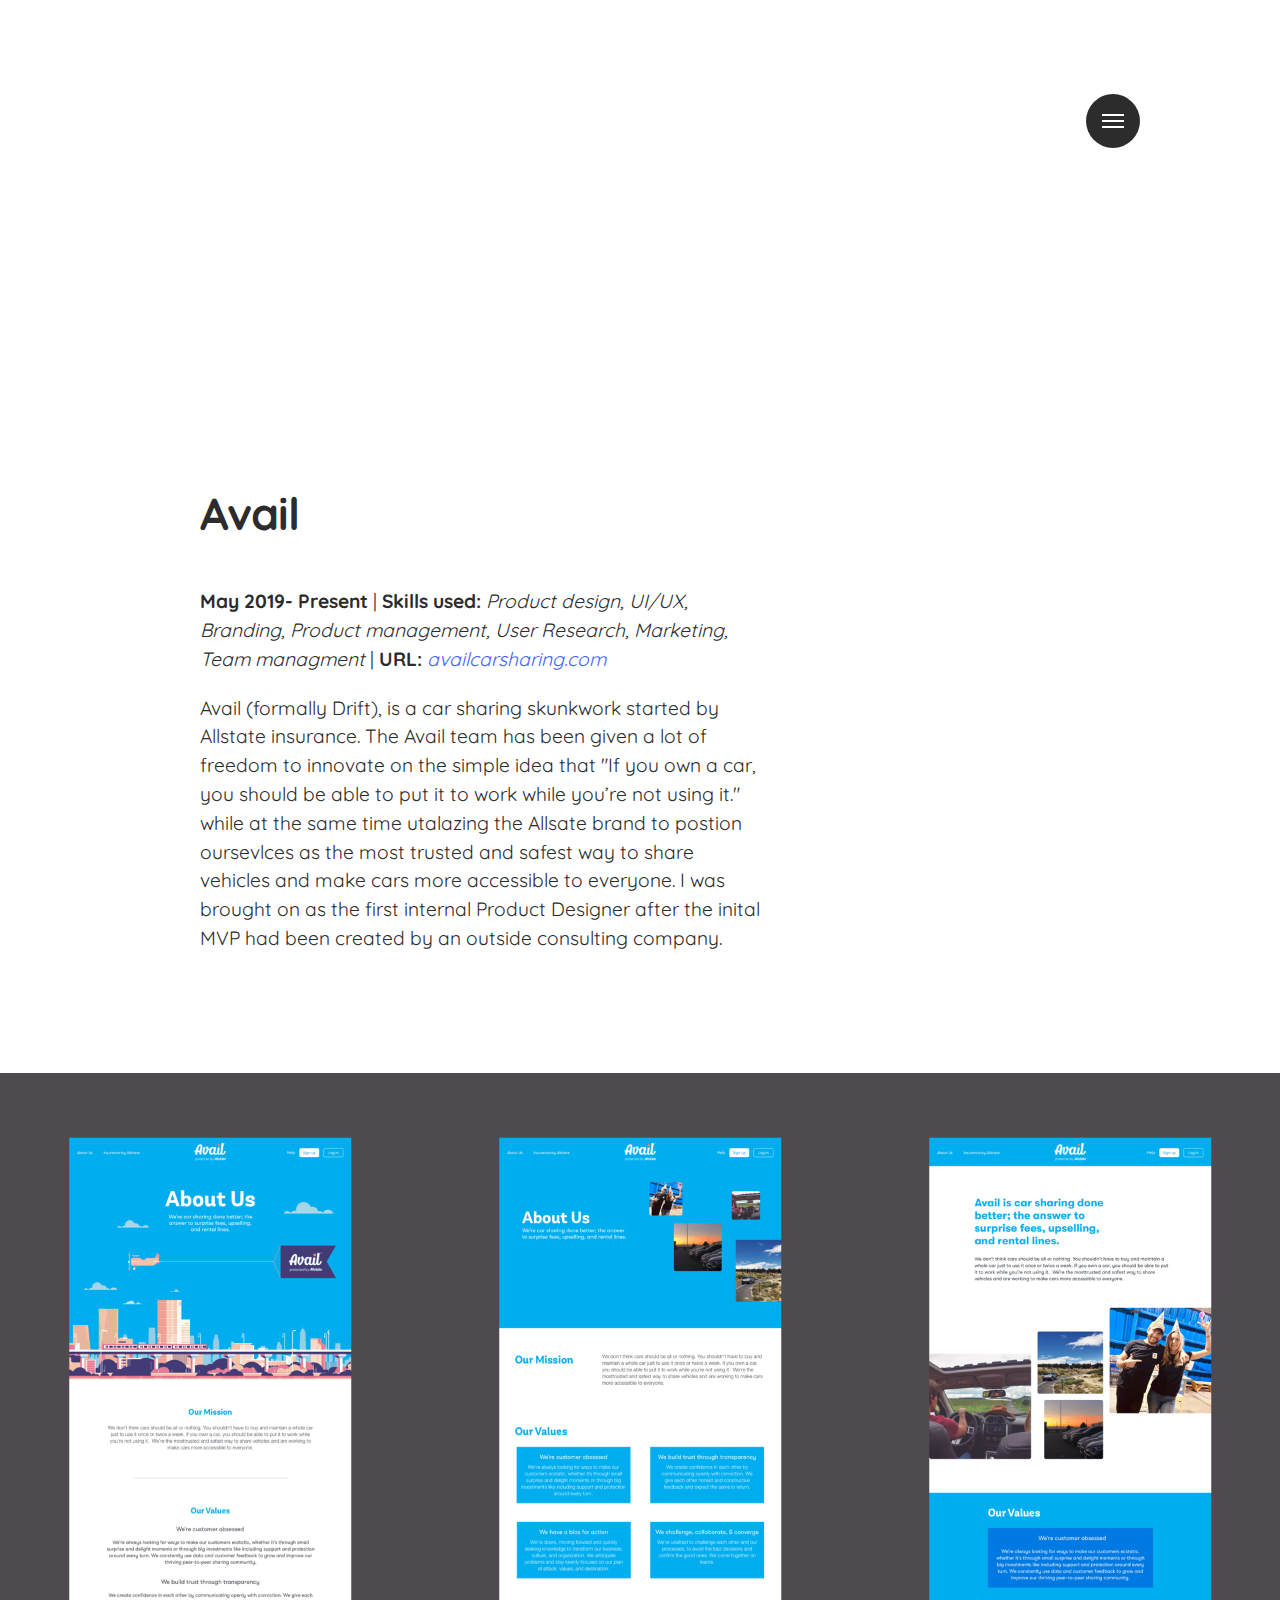
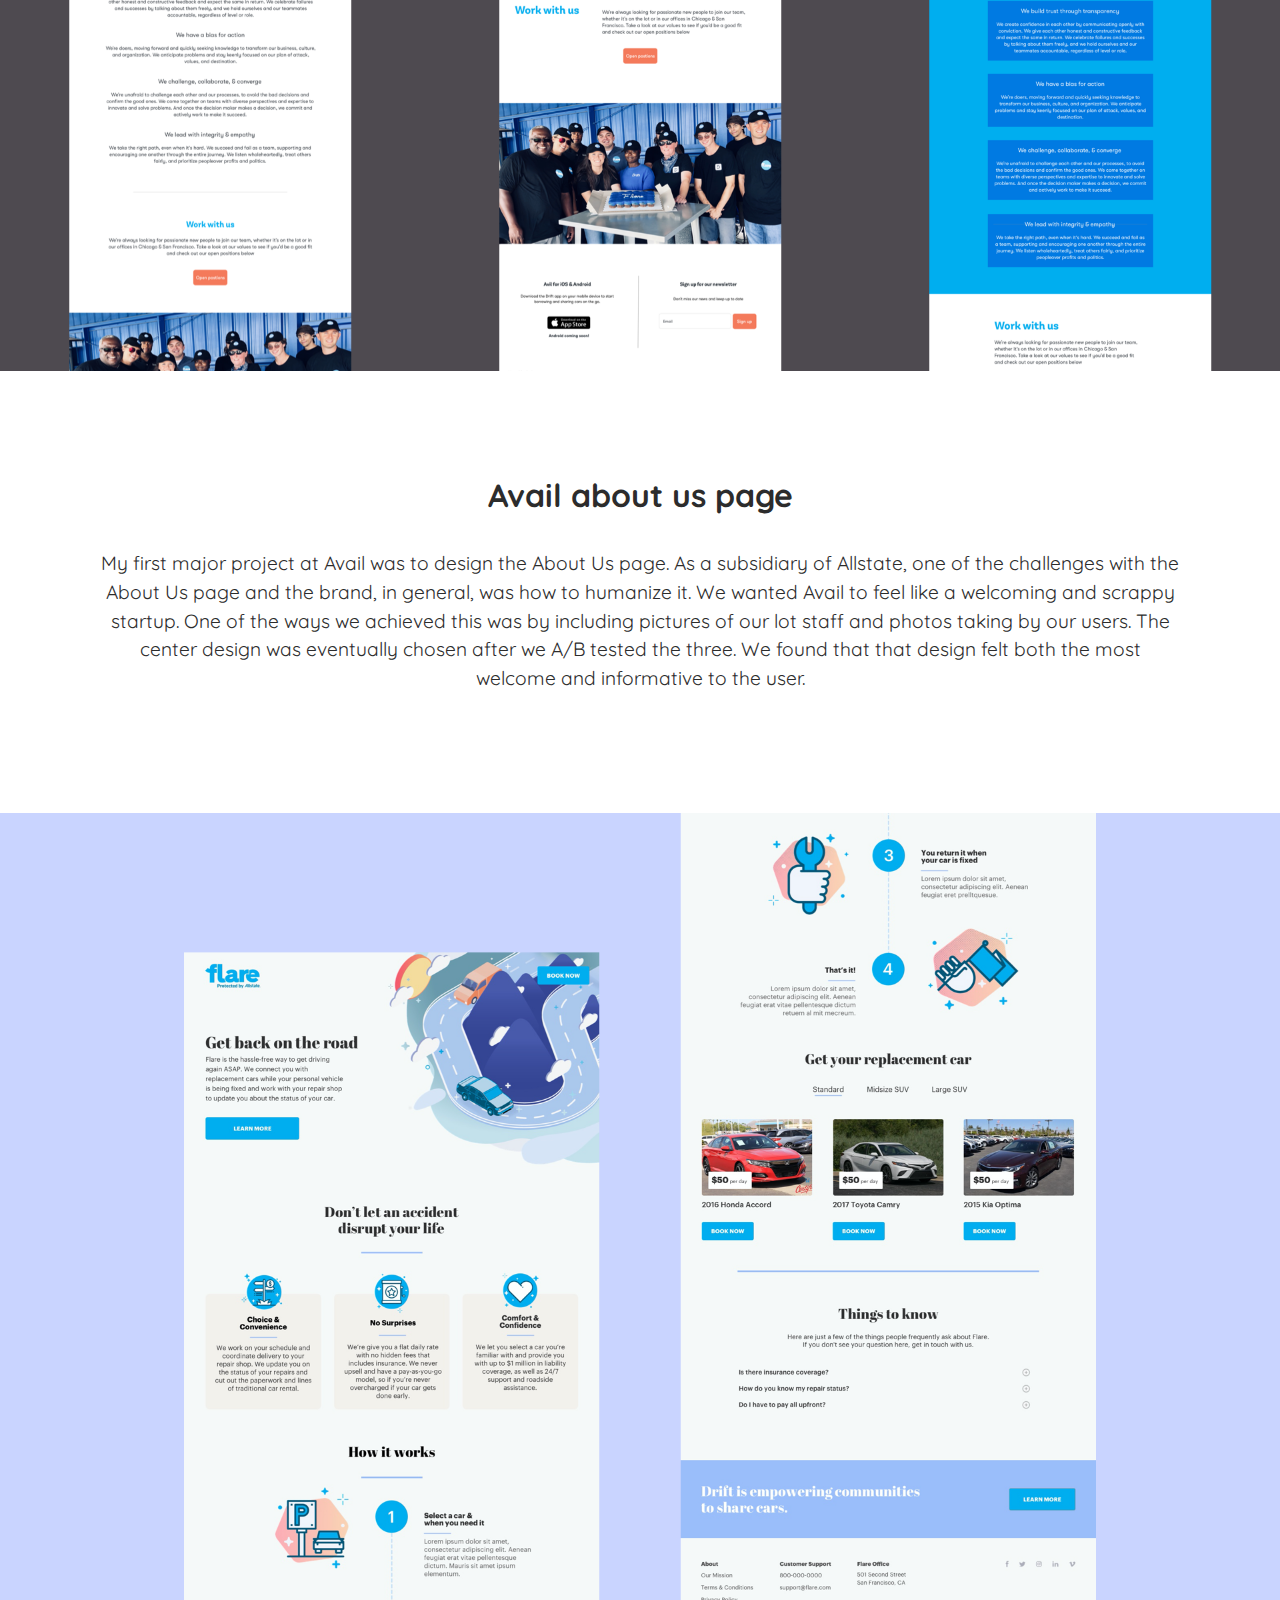
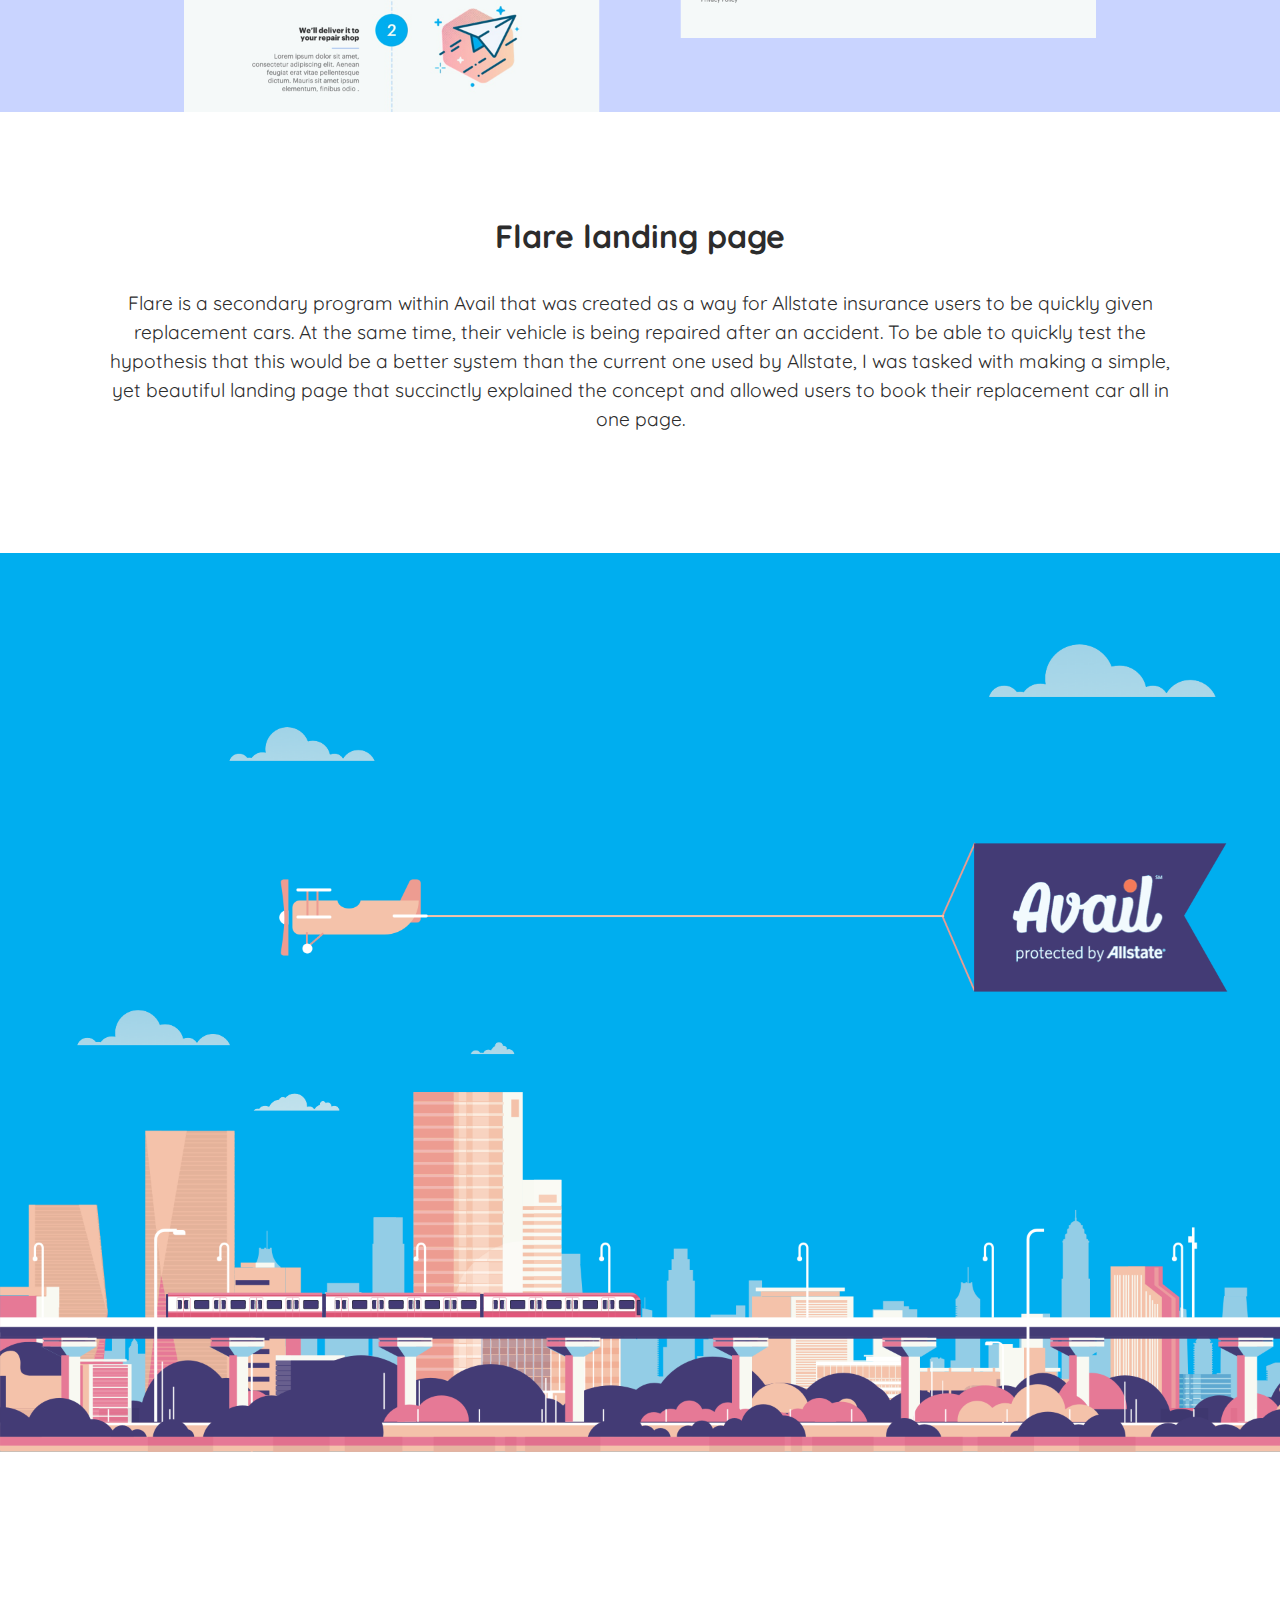
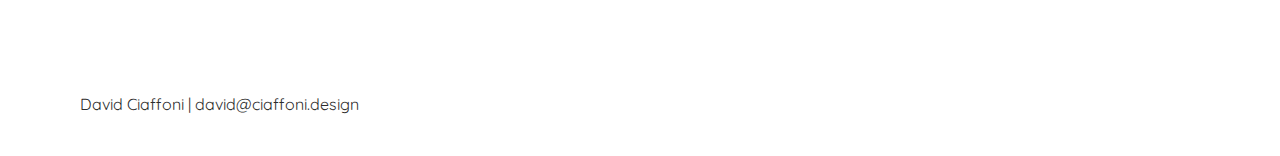
==== Avail.html @ 1e139136 "Add files via upload" ====
<!DOCTYPE html>
<html lang="en" class="no-js">
<head>
<meta http-equiv="Content-Type" content="text/html; charset=utf-8" >
    <meta charset="utf-8" />
    <meta name="viewport" content="width=device-width" />
    <meta http-equiv="x-ua-compatible" content="ie=edge">
    <title>Avail</title>
 
    <link rel="stylesheet" href="style.css" media="screen" />
   

    <link href='http://fonts.googleapis.com/css?family=Righteous&subset=latin,latin-ext' rel='stylesheet' type='text/css'>
    <link href='http://fonts.googleapis.com/css?family=Quicksand:300,400,700' rel='stylesheet' type='text/css'>

     <script src="scripts/modernizr.js"></script>

</head>

<body>
    
    <a href="#cd-nav" class="cd-nav-trigger">Menu 
        <span class="cd-nav-icon"></span>

        <svg x="0px" y="0px" width="54px" height="54px" viewBox="0 0 54 54">
            <circle fill="transparent" stroke="#4063FF" stroke-width="2" cx="27" cy="27" r="25" stroke-dasharray="157 157" stroke-dashoffset="157"></circle>
        </svg>
    </a>
        
    <div id="cd-nav" class="cd-nav">
        <div class="cd-navigation-wrapper">
            <div class="cd-half-block">


                <nav>
                     <ul class="cd-primary-nav">
                        <li><a href="index.html" class="selected">Showcase</a></li>
                        <li><a href="https://medium.com/@davidciaffoni">Writings</a></li>
                        <li><a href="https://www.dropbox.com/s/0gfbtprkwh011dk/david_ciaffoni_resume.pdf?dl=0">Resume</a></li>
                        <li><a href="mailto:david@ciaffoni.design">Contact</a></li>
                    </ul>
                </nav>
            </div><!-- .cd-half-block -->
            
            <div class="cd-half-block">
                <address>
                    <ul class="cd-contact-info">
                        <li><a href="mailto:david@ciaffoni.design">david@ciaffoni.design</a></li>
                    </ul>
                    <ul class="cd-contact-socials">
                        <li><a href="https://www.linkedin.com/in/david-ciaffoni/">Linkedin</a></li>   
                        <li><a href="https://github.com/davidkc0">Github</a></li>     
                    </ul>
                </address>
            </div> <!-- .cd-half-block -->
        </div> <!-- .cd-navigation-wrapper -->
    </div> <!-- .cd-nav -->

    <div class="site-container">

        <header class="site-header cf">
           <!--  <div class="site-title"><a href="index.html">David</a></div> -->
            <div class="cf"></div>
        </header><!-- / .site-header -->

        <section class="site-content">

            <div class="page-desc">
                 <h1>Avail</h1>
                <p><strong> May 2019- Present </strong> | <strong>Skills used:</strong> <i>Product design, UI/UX, Branding, Product management, User Research, Marketing, Team managment</i> | <strong>URL:</strong> <a href="https://availcarsharing.com"><i>availcarsharing.com</i></a></p>
                <p>Avail (formally Drift), is a car sharing skunkwork started by Allstate insurance. The Avail team has been given a lot of freedom to innovate on the simple idea that "If you own a car, you should be able to put it to work while you’re not using it." while at the same time utalazing the Allsate brand to postion oursevlces as the most trusted and safest way to share vehicles and make cars more accessible to everyone. I was brought on as the first internal Product Designer after the inital MVP had been created by an outside consulting company.</p>
            </div>
            
            <article class="project">

                <div class="project-assets">
                    <div class="image">
                        <div data-picture>
                            <div data-src="img/about us pages 1-3.png"></div>
                            <div data-src="img/about us pages 1-3.png" data-media="(-webkit-min-device-pixel-ratio: 2),(min--moz-device-pixel-ratio: 2),(-o-min-device-pixel-ratio: 2/1),(min-device-pixel-ratio: 2),(min-resolution: 192dpi),(min-resolution: 2dppx)"></div>
                            <!--[if (lt IE 9) & (!IEMobile)]>
                                <div data-src="img/item-1.jpg"></div>
                            <![endif]-->
                            <noscript>
                                <img src="img/item-1.jpg" alt="" />
                            </noscript>
                        </div>

                <div class="bodyText">

                <h2>Avail about us page</h2>   
                    <br/>
                        <p>My first major project at Avail was to design the About Us page.  As a subsidiary of Allstate, one of the challenges with the About Us page and the brand, in general, was how to humanize it. We wanted Avail to feel like a welcoming and scrappy startup. One of the ways we achieved this was by including pictures of our lot staff and photos taking by our users. The center design was eventually chosen after we A/B tested the three. We found that that design felt both the most welcome and informative to the user. </p></div>
        

                    </div>
                    <div class="image">
                        <div data-picture>
                            <div data-src="img/flare.png"></div>
                            <div data-src="img/flare.png" data-media="(-webkit-min-device-pixel-ratio: 2),(min--moz-device-pixel-ratio: 2),(-o-min-device-pixel-ratio: 2/1),(min-device-pixel-ratio: 2),(min-resolution: 192dpi),(min-resolution: 2dppx)"></div>
                            <!--[if (lt IE 9) & (!IEMobile)]>
                                <div data-src="img/item-2.jpg"></div>
                            <![endif]-->
                            <noscript>
                                <img src="img/item-2.jpg" alt="" />
                            </noscript>
                        </div>
                          <div class="bodyText">
                <h2>Flare landing page</h2>
                    <br/>
                        <p>Flare is a secondary program within Avail that was created as a way for Allstate insurance users to be quickly given replacement cars. At the same time, their vehicle is being repaired after an accident. To be able to quickly test the hypothesis that this would be a better system than the current one used by Allstate, I was tasked with making a simple, yet beautiful landing page that succinctly explained the concept and allowed users to book their replacement car all in one page.</p></div>
                    </div>
                    <div class="image">
                        <div data-picture>
                            <div data-src="img/avail plane.png"></div>
                            <div data-src="img/avail plane.png" data-media="(-webkit-min-device-pixel-ratio: 2),(min--moz-device-pixel-ratio: 2),(-o-min-device-pixel-ratio: 2/1),(min-device-pixel-ratio: 2),(min-resolution: 192dpi),(min-resolution: 2dppx)"></div>
                            <!--[if (lt IE 9) & (!IEMobile)]>
                                <div data-src="img/item-3.jpg"></div>
                            <![endif]-->
                            <noscript>
                                <img src="img/item-3.jpg" alt="" />
                            </noscript>
                        </div>
                          <div class="bodyText">

               
                </div>         
            </article>
   
        <!--END .site-content-->
        </section>


 
    
 

         <footer class="site-footer cf">
                <p class="footer-text">David Ciaffoni | <a href="mailto:david@ciaffoni.design.com">david@ciaffoni.design</a> </p>
            <nav class="languages" role="navigation">
              <ul>
             
               
             
              </ul>
            </nav> 
        </footer>


    <!--END .site-container-->
    </div>

    <script src="scripts/jquery-2.1.4.min.js"></script>
    <script src="scripts/jquery.fitvids.js"></script>
    <script src="scripts/jquery.imagesloaded.min.js"></script>
    <script src="scripts/main.js"></script>  
 

</body>
</html>
---- style.css ----
/*
Template Name: Gorgo
Author: Levent Usta
Author URI: http://www.aristotheme.com
Description: A template by Aristotheme.
*/

/*=================================*/
/*  Table of Contents
/*  - Reset & Clearfix Styles
/*  - Main Styles
/*      - Titles
/*      - Navigation Styles
/*      - Projects Feed
/*          - Project Assets
/*          - Project Content
/*          - Paginations
/*  - News
/*  - Structure
/*  - Grid
/*  - Footer Styles
/*  - Media Queries


/*=================================*/

/*=================================*/
/* Reset & Clearfix Styles
/*=================================*/

html, body, div, span, applet, object, iframe, h1, h2, h3, h4, h5, h6, p, blockquote, pre, a, abbr, acronym, address, big, cite, code, del, dfn, em, font, img, ins, kbd, q, s, samp, small, strike, strong, sub, sup, tt, var, b, u, i, center, dl, dt, dd, ol, ul, li, fieldset, form, label, legend, table, caption, tbody, tfoot, thead, tr, th, td { margin: 0; padding: 0; border: 0; outline: 0; font-size: 100%; vertical-align: baseline; background: transparent; } body { line-height: 1; } ol, ul { list-style: none; } blockquote, q { quotes: none; } blockquote:before, blockquote:after, q:before, q:after { content: ''; content: none; } :focus { outline: 0; } ins { text-decoration: none; } del { text-decoration: line-through; } table { border-collapse: collapse; border-spacing: 0; }

.cf:before, .cf:after { content: " "; display: table; } .cf:after { clear: both; }

/*=================================*/
/* Main Styles
/*=================================*/



* { box-sizing: border-box; }
html {
    font-family: sans-serif; /* 1 */
    -ms-text-size-adjust: 100%; /* 2 */
    -webkit-text-size-adjust: 100%; /* 2 */
}
body {
    background: #FFFFFF;
    color: #2c2c2c;
    font-family: 'quicksand', Arial, sans-serif;
    font-size: 18px;
    line-height: 1.65;
    opacity: 0;
    overflow-x: hidden;
    transition: opacity 0.25s ease-in 0.1s;
    word-wrap: break-word;
    -webkit-text-size-adjust: none;
}
body.loaded,
.no-js body {
    opacity: 1;
}
a, a:visited {
    color: #4063FF;
    text-decoration: none;
    transition: color 0.1s ease-in-out;
}
a:hover, a:active {
    color: #2c2c2c;
    text-decoration: none;
}

h1,h2,h3 {
    font-weight: bold;
    line-height: 1.5;
}
h1 {
    font-size: 2.2rem;
    letter-spacing: -1px;
    margin: 0 0 40px;
}

h2 {
    font-size: 1rem;
    margin: 0;
}

h3 {
    font-size: 1.4rem;
}

h4 {
    font-size: 1.2rem;
}

h5 {
    font-size: 1rem;
}

h6 {
    font-size: .8rem;
}

h3,
h4,
h5,
h6 {
    text-transform: uppercase;
    margin: 0 0 10px;
}
h4,
h5,
h6 {
   font-weight: normal;
}
p,li {
    font-weight: 400;
    font-size: 1.2rem;
    line-height: 1.5;
    margin: 0 0 20px;
}
small {
    font-weight: 300;
    font-size: 1rem;
    color: #747474
}
img {
    height: auto;
    max-width: 100%;
    vertical-align: bottom;
}

hr{
    border: 0;
    height: 4px;
    margin: 40px 0;
    background: #000;
}

pre,
code,
samp {
    font-family: "quicksand", Consolas, monospace;
    font-size: inherit;
}

pre,
code {
    background-color: #eee;
    border-radius: 3px;
}

pre {
    margin-top: 0;
    margin-bottom: 1rem;
    overflow-x: scroll;
    padding: 1rem;
}

.example {
  border-bottom-left-radius: 0;
  border-bottom-right-radius: 0;
  background-color: #fafafa;
  position: relative;
  padding: 2rem 1rem;
}

body {
    padding-top: 10em;
}

.bodyText {
    padding: 100px;
}

.example-title {
  position: absolute;
  top: 0;
  right: 0;
  background-color: #eee;
  padding: 0 1rem;
  border-top-right-radius: 3px;
  border-bottom-left-radius: 3px;
}
.example + pre {
  border-top-left-radius: 0;
  border-top-right-radius: 0;
  /*border: 1px solid #ccc;*/
  /*border-top: 0;*/
}
pre {
  margin-bottom: 2rem;
}

/*===== Titles =====*/
.site-title {
    font-family: 'Righteous',helvetica,sans-serif;
    font-size: 26px;
    color: #262626;
    line-height: 1.5em;
    position: relative;
    z-index: 12;
    letter-spacing: 4px;
    margin-bottom: 120px;
}
.site-title a {
    position: fixed;
}
.site-title a,
.site-title a:visited { color: #4063FF; }
.site-title a:hover,
.site-title a:active {
    color: #262626;
    opacity: 0.8;
}
.site-title div { display: inline; }
.site-tagline {
    clear: both;
    margin-bottom: 40px;
    width: 100%;
}
.site-tagline p {
    color: #2c2c2c;
    font-size: 21px;
    text-align: left;
    width: 90%;
}
.site-tagline a,
.site-tagline a:visited { color: #4063FF; }
.site-tagline a:hover {
    color: #2c2c2c;
}
/*=================================*/
/* Language Styles
/*=================================*/
.languages {
    position: relative;
    z-index: 1;
    float: right;
    -webkit-transition: -webkit-transform 0.5s;
    -moz-transition: -moz-transform 0.5s;
    transition: transform 0.5s;
}
.languages ul {
    list-style: none;
    margin: 0;
    padding: 0;
}
.languages ul li {
    display: inline-block;
    margin: 0;
}
.languages ul li a {
    color: #8e8e8e;
    font-weight: bold;
    font-size: 14px;
    line-height: 14px;
}
.languages ul li a:hover {
    color: #4063FF; 
}

.languages ul li.active a {
    color: #2c2c2c;
}
/*=================================*/
/* Navigation Styles
/*=================================*/
.cd-nav-trigger {
    position: fixed;
    z-index: 999;
    right: 20px;
    top: 34px;
    height: 54px;
    width: 54px;
    background-color: #2c2c2c;
    border-radius: 50%;
    /* image replacement */
    overflow: hidden;
    text-indent: 100%;
    white-space: nowrap;
    -webkit-transition: -webkit-transform 0.5s;
    -moz-transition: -moz-transform 0.5s;
    transition: transform 0.5s;
}
.cd-nav-trigger .cd-nav-icon {
    /* icon created in CSS */
    position: absolute;
    z-index: 12;
    left: 50%;
    top: 50%;
    bottom: auto;
    right: auto;
    -webkit-transform: translateX(-50%) translateY(-50%);
    -moz-transform: translateX(-50%) translateY(-50%);
    -ms-transform: translateX(-50%) translateY(-50%);
    -o-transform: translateX(-50%) translateY(-50%);
    transform: translateX(-50%) translateY(-50%);
    width: 22px;
    height: 2px;
    background-color: #ffffff;
}
.cd-nav-trigger .cd-nav-icon::before, .cd-nav-trigger .cd-nav-icon:after {
    /* upper and lower lines of the menu icon */
    content: '';
    position: absolute;
    top: 0;
    right: 0;
    width: 100%;
    height: 100%;
    background-color: inherit;
    /* Force Hardware Acceleration in WebKit */
    -webkit-transform: translateZ(0);
    -moz-transform: translateZ(0);
    -ms-transform: translateZ(0);
    -o-transform: translateZ(0);
    transform: translateZ(0);
    -webkit-backface-visibility: hidden;
    backface-visibility: hidden;
    -webkit-transition: -webkit-transform 0.5s, width 0.5s, top 0.3s;
    -moz-transition: -moz-transform 0.5s, width 0.5s, top 0.3s;
    transition: transform 0.5s, width 0.5s, top 0.3s;
}
.cd-nav-trigger .cd-nav-icon::before {
    -webkit-transform-origin: right top;
    -moz-transform-origin: right top;
    -ms-transform-origin: right top;
    -o-transform-origin: right top;
    transform-origin: right top;
    -webkit-transform: translateY(-6px);
    -moz-transform: translateY(-6px);
    -ms-transform: translateY(-6px);
    -o-transform: translateY(-6px);
    transform: translateY(-6px);
}
.cd-nav-trigger .cd-nav-icon::after {
    -webkit-transform-origin: right bottom;
    -moz-transform-origin: right bottom;
    -ms-transform-origin: right bottom;
    -o-transform-origin: right bottom;
    transform-origin: right bottom;
    -webkit-transform: translateY(6px);
    -moz-transform: translateY(6px);
    -ms-transform: translateY(6px);
    -o-transform: translateY(6px);
    transform: translateY(6px);
}
.no-touch .cd-nav-trigger:hover .cd-nav-icon::after {
    top: 2px;
}
.no-touch .cd-nav-trigger:hover .cd-nav-icon::before {
    top: -2px;
}
.cd-nav-trigger svg {
    position: absolute;
    top: 0;
    left: 0;
}
.cd-nav-trigger circle {
    /* circle border animation */
    -webkit-transition: stroke-dashoffset 0.4s 0s;
    -moz-transition: stroke-dashoffset 0.4s 0s;
    transition: stroke-dashoffset 0.4s 0s;
}
.navigation-is-open .cd-nav-trigger {
    /* rotate trigger when navigation becomes visible */
    -webkit-transform: rotate(180deg);
    -moz-transform: rotate(180deg);
    -ms-transform: rotate(180deg);
    -o-transform: rotate(180deg);
    transform: rotate(180deg);
}
.navigation-is-open .cd-nav-trigger .cd-nav-icon::after,
.navigation-is-open .cd-nav-trigger .cd-nav-icon::before {
    /* animate arrow --> from hamburger to arrow */
    width: 50%;
    -webkit-transition: -webkit-transform 0.5s, width 0.5s;
    -moz-transition: -moz-transform 0.5s, width 0.5s;
    transition: transform 0.5s, width 0.5s;
}
.navigation-is-open .cd-nav-trigger .cd-nav-icon::before {
    -webkit-transform: rotate(45deg);
    -moz-transform: rotate(45deg);
    -ms-transform: rotate(45deg);
    -o-transform: rotate(45deg);
    transform: rotate(45deg);
}
.navigation-is-open .cd-nav-trigger .cd-nav-icon::after {
    -webkit-transform: rotate(-45deg);
    -moz-transform: rotate(-45deg);
    -ms-transform: rotate(-45deg);
    -o-transform: rotate(-45deg);
    transform: rotate(-45deg);
}
.no-touch .navigation-is-open .cd-nav-trigger:hover .cd-nav-icon::after, .no-touch .navigation-is-open .cd-nav-trigger:hover .cd-nav-icon::before {
    top: 0;
}
.navigation-is-open .cd-nav-trigger circle {
    stroke-dashoffset: 0;
    -webkit-transition: stroke-dashoffset 0.4s 0.3s;
    -moz-transition: stroke-dashoffset 0.4s 0.3s;
    transition: stroke-dashoffset 0.4s 0.3s;
}
.cd-nav {
    position: fixed;
    z-index: 12;
    top: 0;
    left: 0;
    height: 100%;
    width: 100%;
    background-color: #2c2c2c;
    visibility: hidden;
    -webkit-transition: visibility 0s 0.7s;
    -moz-transition: visibility 0s 0.7s;
    transition: visibility 0s 0.7s;
}
.cd-nav .cd-navigation-wrapper {
    /* all navigation content */
    padding: 20px;
    height: 100%;
    overflow-y: auto;
    -webkit-overflow-scrolling: touch;
   
    /* Force Hardware Acceleration in WebKit */
    -webkit-transform: translateZ(0);
    -moz-transform: translateZ(0);
    -ms-transform: translateZ(0);
    -o-transform: translateZ(0);
    transform: translateZ(0);
    -webkit-backface-visibility: hidden;
    backface-visibility: hidden;
    -webkit-transform: translateX(-50%);
    -moz-transform: translateX(-50%);
    -ms-transform: translateX(-50%);
    -o-transform: translateX(-50%);
    transform: translateX(-50%);
    -webkit-transition: -webkit-transform 0.7s;
    -moz-transition: -moz-transform 0.7s;
    transition: transform 0.7s;
    -webkit-transition-timing-function: cubic-bezier(0.86, 0.01, 0.77, 0.78);
    -moz-transition-timing-function: cubic-bezier(0.86, 0.01, 0.77, 0.78);
    transition-timing-function: cubic-bezier(0.86, 0.01, 0.77, 0.78);
}
.navigation-is-open .cd-nav {
    visibility: visible;
    -webkit-transition: visibility 0s 0s;
    -moz-transition: visibility 0s 0s;
    transition: visibility 0s 0s;
}
.navigation-is-open .cd-nav .cd-navigation-wrapper {
    -webkit-transform: translateX(0);
    -moz-transform: translateX(0);
    -ms-transform: translateX(0);
    -o-transform: translateX(0);
    transform: translateX(0);
    -webkit-transition: -webkit-transform 0.5s;
    -moz-transition: -moz-transform 0.5s;
    transition: transform 0.5s;
    -webkit-transition-timing-function: cubic-bezier(0.82, 0.01, 0.77, 0.78);
    -moz-transition-timing-function: cubic-bezier(0.82, 0.01, 0.77, 0.78);
    transition-timing-function: cubic-bezier(0.82, 0.01, 0.77, 0.78);
}
 
.cd-nav .cd-primary-nav {
    margin-top: 90px;
}
.cd-nav .cd-primary-nav a {
    font-size: 21px;
    display: inline-block;
}
.cd-nav .cd-primary-nav a.selected {
    color: #ffffff;
}
.no-touch .cd-nav .cd-primary-nav a:hover {
    color: #ffffff;
}
.cd-nav .cd-contact-info {
    margin-top: 20px;
    margin-bottom: 20px;
}
.cd-nav .cd-contact-info li {
    margin-bottom: 0.5em;
    line-height: 1.2;
    color: rgba(255, 255, 255, 0.3);
}
.cd-nav .cd-contact-info a {
    color: #ffffff;
    color: rgba(255, 255, 255, 0.3);
}
.cd-nav .cd-contact-info a:hover {
    color: #ffffff;
    color: rgba(255, 255, 255, 1);
}
.cd-nav .cd-contact-info span {
    display: block;
}
.cd-nav .cd-contact-info li, 
.cd-nav .cd-contact-info a, 
.cd-nav .cd-contact-info span {
    font-size: 18px;
}

.cd-nav .cd-contact-socials li {
    line-height: 1.8;
}
.cd-nav .cd-contact-socials a {
    color: rgba(255, 255, 255, 0.3);
    text-transform: uppercase;
    letter-spacing: 2px;
    font-size: 16px
}
.cd-nav .cd-contact-socials a:hover {
    color: #fff;
}
.no-js main {
    height: auto;
    overflow: visible;
}

.no-js .cd-nav {
    position: static;
    visibility: visible;
}
.no-js .cd-nav .cd-navigation-wrapper {
    height: auto;
    overflow: visible;
    padding: 100px 5%;
    -webkit-transform: translateX(0);
    -moz-transform: translateX(0);
    -ms-transform: translateX(0);
    -o-transform: translateX(0);
    transform: translateX(0);
}
/*===== Projects Feed =====*/
.projects-feed {
    clear: both;
}
.projects-feed .project {
    background: #fff;
    opacity: 0;
    overflow: hidden;
    position: relative;
    transition: opacity 0.25s ease-in 0.1s;
    width: 100%;
}
.no-js .projects-feed .project,
.projects-feed .loaded {
    opacity: 1;
}
.projects-feed .project .overlay {
    background: #ffffff;
    background: rgba(255, 255, 255, 0.6);
    height: 100%;
    opacity: 0;
    position: absolute;
    top: 0; right: 0; bottom: 0; left: 0;
    -webkit-transition: opacity 0.15s ease-in-out;
    transition: opacity 0.15s ease-in-out;
    width: 100%;
}
.no-touch .projects-feed .project a:hover .overlay {
    opacity: 1;
}
.projects-feed .project-content-container {
    position: relative;
    width: 100%;
    padding-bottom: 100%;
}
.projects-feed .project-content-container::before {
    border-left: 22px solid transparent;
    border-right: 22px solid transparent;
    border-bottom: 22px solid #fff;
    content: '';
    display: block;
    height: 0;
    margin: auto;
    position: absolute;
    top: -22px; left: 0; right: 0;
    width: 0;
}
.projects-feed .project-content {
    position: absolute;
    top: 0; right: 0; bottom: 0; left: 0;
    padding: 20px;
}
.table {
    display: table;
    height: 100%;
    width: 100%;
}
.table-cell {
    display: table-cell;
    height: 100%;
    width: 100%;
    vertical-align: middle;
}
.thumbnail-title {
    color: #2c2c2c;
    font-family: 'Righteous',helvetica,sans-serif;
    font-size: 21px;
    margin: 0 auto 10px auto;
    text-align: left;
    letter-spacing: 4px;
    text-transform:uppercase;
    max-width: 360px;
    width: 75%;
    word-wrap: break-word;
}
.thumbnail-description {
    color: #2c2c2c;
    font-family: 'quicksand', Arial, sans-serif;
    font-size: 16px;
    margin: 0 auto;
    max-height: 5em;
    max-width: 360px;
    text-align: left;
    width: 75%;
    text-transform: uppercase;
}
/*===== Project Assets =====*/
.thumb img {
    width: 100%;
    height: auto;
}
div.image,
div.audio,
div.video {
    text-align: center;
    transition: opacity 0.25s ease-in 0.1s;
}
.no-js div.image,
.no-js div.audio,
.no-js div.video,
div.loaded { opacity: 1; }
div.image img { width: 100%; }
 
.view {
    cursor: -webkit-zoom-in;
    cursor: -moz-zoom-in;
}
/*===== Project Content =====*/
.project-meta {
    font-family: 'quicksand', Arial, sans-serif;
    font-size: 14px;
    color: #BBBBBB;
    margin-top: 28px;
}
.project-meta > span::before {
    content: "\002F";
    margin: 0 5px 0 3px;
}
.project-meta > span:first-child::before { content: none; }
.project-meta a,
.project-meta a:visited {
    color: #BBBBBB;
    transition: opacity 0.2s ease-in-out;
}
.project-meta a:hover { color: #4063FF; }
.project-meta .tags { margin-top: 17px; }
.project-meta .tags a { margin-left: 10px; }
.project-meta .tags a:first-child { margin-left: 0; }

/*===== Paginations =====*/
nav[role="navigation"] {
  text-align: center;
}

.cd-pagination {
  margin: 2em auto 2em;
  text-align: center;
}
.cd-pagination li {
  /* hide numbers on small devices */
  display: none;
  margin: 0 .2em;
}
.cd-pagination li.button {
  /* make sure prev next buttons are visible */
  display: inline-block;
}
.cd-pagination a, .cd-pagination span {
  display: inline-block;
  -webkit-user-select: none;
  -moz-user-select: none;
  -ms-user-select: none;
  user-select: none;
  /* use padding and font-size to change buttons size */
  padding: .6em .8em;
  font-size: 18p
  x;

}
.cd-pagination a {
  border: 1px solid #e6e6e6;
}
.no-touch .cd-pagination a:hover {
  background-color: #f2f2f2;
}
.cd-pagination a:active {
  /* click effect */
  -webkit-transform: scale(0.9);
  -moz-transform: scale(0.9);
  -ms-transform: scale(0.9);
  -o-transform: scale(0.9);
  transform: scale(0.9);
}
.cd-pagination a.disabled {
  /* button disabled */
  color: rgba(46, 64, 87, 0.4);
  pointer-events: none;
}
.cd-pagination a.disabled::before, .cd-pagination a.disabled::after {
  opacity: .4;
}
.cd-pagination .button:first-of-type a::before {
  content: '\00ab  ';
}
.cd-pagination .button:last-of-type a::after {
  content: ' \00bb';
}
.cd-pagination .current {
  /* selected number */
  background-color: #4063FF;
  border-color: #4063FF;
  color: #ffffff;
  pointer-events: none;
}
@media only screen and (min-width: 768px) {
  .cd-pagination li {
    display: inline-block;
  }
}
@media only screen and (min-width: 1170px) {
  .cd-pagination {
    margin: 4em auto 4em;
  }
}

.cd-pagination.custom-icons .button a {
  position: relative;

}
.cd-pagination.custom-icons .button:first-of-type a {
  padding-left: 2.4em;
}
.cd-pagination.custom-icons .button:last-of-type a {
  padding-right: 2.4em;
}
.cd-pagination.custom-icons .button:first-of-type a::before,
.cd-pagination.custom-icons .button:last-of-type a::after {
  content: '';
  position: absolute;
  display: inline-block;
  /* set size for custom icons */
  width: 16px;
  height: 16px;
  top: 50%;
  /* set margin-top = icon height/2 */
  margin-top: -8px;
  background: transparent url("img/cd-icon-arrow.svg") no-repeat center center;
}

.cd-pagination.custom-icons .button-main a {
  background: transparent url("img/portfolio-icon.svg") no-repeat center center;
}

.cd-pagination.custom-icons .button-main a:hover {
  background: transparent url("img/portfolio-icon.svg") no-repeat center center;
  border:1px solid #2c2c2c;
  -webkit-transition: border 1s;
  -moz-transition: border 1s;
  transition: border 1s;
}

.cd-pagination.custom-icons .button:first-of-type a::before {
  left: .8em;
}
.cd-pagination.custom-icons .button:last-of-type a::after {
  right: .8em;
  -webkit-transform: rotate(180deg);
  -moz-transform: rotate(180deg);
  -ms-transform: rotate(180deg);
  -o-transform: rotate(180deg);
  transform: rotate(180deg);
}

.cd-pagination.animated-buttons a, 
.cd-pagination.animated-buttons span {
  padding: 0 1.4em;
  height: 50px;
  line-height: 50px;
  overflow: hidden;
}
.cd-pagination.animated-buttons .button a {
  position: relative;
  padding: 0 2em;
}
.cd-pagination.animated-buttons .button:first-of-type a::before,
.cd-pagination.animated-buttons .button:last-of-type a::after {
  left: 50%;
  -webkit-transform: translateX(-50%);
  -moz-transform: translateX(-50%);
  -ms-transform: translateX(-50%);
  -o-transform: translateX(-50%);
  transform: translateX(-50%);
  right: auto;
  -webkit-transition: -webkit-transform 0.3s;
  -moz-transition: -moz-transform 0.3s;
  transition: transform 0.3s;
}
.cd-pagination.animated-buttons .button:last-of-type a::after {
  -webkit-transform: translateX(-50%) rotate(180deg);
  -moz-transform: translateX(-50%) rotate(180deg);
  -ms-transform: translateX(-50%) rotate(180deg);
  -o-transform: translateX(-50%) rotate(180deg);
  transform: translateX(-50%) rotate(180deg);
}
.cd-pagination.animated-buttons i {
  display: block;
  height: 100%;
  -webkit-transform: translateY(100%);
  -moz-transform: translateY(100%);
  -ms-transform: translateY(100%);
  -o-transform: translateY(100%);
  transform: translateY(100%);
  -webkit-transition: -webkit-transform 0.3s;
  -moz-transition: -moz-transform 0.3s;
  transition: transform 0.3s;
  font-style: normal;

}

.no-touch .cd-pagination.animated-buttons .button a:hover i {
  -webkit-transform: translateY(0);
  -moz-transform: translateY(0);
  -ms-transform: translateY(0);
  -o-transform: translateY(0);
  transform: translateY(0);
}

.no-touch .cd-pagination.animated-buttons .button:first-of-type a:hover::before {
  -webkit-transform: translateX(-50%) translateY(-50px);
  -moz-transform: translateX(-50%) translateY(-50px);
  -ms-transform: translateX(-50%) translateY(-50px);
  -o-transform: translateX(-50%) translateY(-50px);
  transform: translateX(-50%) translateY(-50px);
}

.no-touch .cd-pagination.animated-buttons .button:last-of-type a:hover::after {
  -webkit-transform: translateX(-50%) rotate(180deg) translateY(50px);
  -moz-transform: translateX(-50%) rotate(180deg) translateY(50px);
  -ms-transform: translateX(-50%) rotate(180deg) translateY(50px);
  -o-transform: translateX(-50%) rotate(180deg) translateY(50px);
  transform: translateX(-50%) rotate(180deg) translateY(50px);
}


/*===== News =====*/
.news .blog_item:nth-child(odd) {  background: #4063FF; }
.news .blog_item:nth-child(even) {  background: #fafbfb; }
.blog_item {
    padding: 80px 50px;
    position: relative;
    transition: all 0.5s;
    cursor: pointer;
}
.blog_item h1, .blog_item h5 {
    transition: all 0.5s;
}
.blog_item h5 {
    font-size: 0.7em;
}
.blog_item .abs_bg {
    display: block;
    z-index: 1;
    position: absolute;
    left: 0;
    top: 0;
    width: 100%;
    height: 100%;
    background-size: cover;
    transition: all 0.5s;
    -ms-filter: "progid:DXImageTransform.Microsoft.Alpha(Opacity=0)";
    filter: alpha(opacity=0);
    -moz-opacity: 0;
    -khtml-opacity: 0;
    opacity: 0;
}
.blog_item .blog_item_inner {
    z-index: 2;
    position: relative;
}
.blog_item .full_link {
    z-index: 3;
    position: absolute;
    width: 100%;
    height: 100%;
    top:0;
    left:0;
}
.blog_item:hover {
    color: #fff;
    background: #000;
}
.blog_item:hover h1, .blog_item:hover h5 {
    color: #fff;
}
.blog_item:hover .abs_bg {
    -ms-filter: "progid:DXImageTransform.Microsoft.Alpha(Opacity=50)";
    filter: alpha(opacity=50);
    -moz-opacity: 0.5;
    -khtml-opacity: 0.5;
    opacity: 0.5;
}
.blog_item h1 {
    overflow: hidden;
    width: 100%;
    font-size: 1.4rem;
}
#blog .blog_item h1 {
    overflow: hidden;
}
/*===== Footer =====*/
.site-footer { padding: 40px 200px;}

/*=================================*/
/* Structure
/*=================================*/

.site-container {
    margin: 0 auto;
}
.site-header,
.page-desc {
    padding: 40px 20px;
    width: 100%;
}

.page-desc img {
    margin:40px 0;
}
.page-desc ul {
  margin: 60px 0;
}
.page-desc  li {
  list-style-type: disc;
  margin-left: 60px;
}
.row {
    margin-top: 40px;
}
.site-content {
    clear: both;
}
.site-content figure{
    margin:0;
    padding: 0;
}
.site-footer { padding: 40px 20px; }
.right {
    float: right;
    margin: 0px 0px 40px 40px ;
}
.left {
    float: left;
    margin: 0px 40px 40px 0px ;
}

/*=================================*/
/* Grid System
/*=================================*/

.row {
  overflow: hidden;
}
.large-1, .large-2, .large-3, .large-4 {
    width: 100%;
    margin-bottom: 40px;
}
.large-1:nth-child(1n), .large-2:nth-child(1n), .large-3:nth-child(1n), .large-4:nth-child(1n) {
    float: left;
}
.large-1:last-child, .large-2:last-child, .large-3:last-child, .large-4:last-child{
    float: right;
}



/*=================================*/
/* Footer Styles
/*=================================*/
.site-footer {
    color: #2c2c2c;
    font-family: 'quicksand', Arial, sans-serif;
}
.site-footer p { margin: 0; font-size: 16px;display: inline;}
.site-footer a,
.site-footer a:visited { color: #2c2c2c; }
.site-footer a:hover { color: #4063FF; } 

/*=================================*/
/* Media Queries
/*=================================*/



@media only screen and (min-width: 401px) {

    /*===== Titles =====*/
    .site-tagline p { 
        font-size: 28px;
    }
    /*===== Navigations =====*/
    .cd-nav-trigger {
        top: 34px;
        right: 40px;
    }
    .cd-nav .cd-navigation-wrapper {
        padding: 40px;
    }
    /*===== Projects =====*/
    .projects-feed .thumb,
    .projects-feed .project-content-container {
        float: left;
        width: 50%;
    }
    .projects-feed .project-content-container { padding-bottom: 50%; }
    .projects-feed .project:nth-child(2n) .thumb { float: right; }
    /* Thumb on the left */
    .projects-feed .project:nth-child(2n+1) .project-content-container::before {
        border-top: 22px solid transparent;
        border-left: none;
        border-bottom: 22px solid transparent;
        border-right: 22px solid #fff;
            left: -22px; top: 0; bottom: 0; right: initial;
    }
    /* Thumb on the right */
    .projects-feed .project:nth-child(2n) .project-content-container::before {
        border-top: 22px solid transparent;
        border-right: none;
        border-bottom: 22px solid transparent;
        border-left: 22px solid #fff;
        left: initial; top: 0; bottom: 0; right: -22px;
    }
    /*===== Footer =====*/
    .site-footer { padding: 40px }

}

@media only screen and (min-width: 600px) {

    /*===== Structures =====*/
    .site-header,
    .page-desc {
        padding: 60px;
    }
    .page-desc {
        width: 75%;
    }
    .page-desc h1,
    .page-desc h2,
    .page-desc h3{
        font-size: 2.8rem;
    }
    /*===== Titles =====*/
    .site-title {
        margin-bottom: 120px;
    }
    .site-tagline {
        margin-bottom: 60px;
    }
    .site-tagline p { 
        font-size: 36px;
    }
    /*===== Navigations =====*/
    .cd-nav-trigger {
        top: 52px;
        right: 60px;
    }
    .cd-nav .cd-navigation-wrapper {
        padding: 60px 59px 60px calc(1px + 59px);
    }
    .cd-nav .cd-navigation-wrapper::after {
        clear: both;
        content: "";
        display: table;
    }
    .cd-nav .cd-half-block {
        width: 50%;
        float: left;
    }
    .cd-nav .cd-primary-nav {
        margin-top: 160px;
    }
    .cd-nav .cd-primary-nav a {
        font-size: 36px;
    }
    .cd-nav .cd-contact-info {
        margin-top: 160px;
        margin-bottom: 80px;
        text-align: right;
    }
    .cd-nav .cd-contact-info li {
        margin-bottom: 2em;
    }
    .cd-nav .cd-contact-socials {
        text-align: right;
    }
    /*===== Blog =====*/
    .blog_item h1 {
        font-size: 2rem;
        width: 75%;
    }
    .blog_item h5 {
        font-size: 0.8rem;
    }
    .blog_item {
        padding: 100px 50px;
    }
    /*===== Footer =====*/
    .site-footer { padding: 40px 60px; }


}

@media only screen and (min-width: 801px) {

    /*===== Structures =====*/
    .site-header,
    .page-desc {
        padding: 80px;
    }
    .row {
        margin-top: 80px;
    }
    /*===== Titles =====*/
    .site-title {
        margin-bottom: 160px;
    }
    .site-tagline {
        margin-bottom: 80px;
    }
    .site-tagline p { 
        font-size: 42px;
    }
    /*===== Navigations =====*/
    .cd-nav-trigger {
        top: 74px;
        right: 80px;
    }
    .cd-nav .cd-navigation-wrapper {
        padding: 60px 79px 60px calc(1px + 79px);
    }
    .cd-nav .cd-primary-nav a {
        font-size: 42px;
    }
    .cd-nav .cd-contact-info li, 
    .cd-nav .cd-contact-info a, 
    .cd-nav .cd-contact-info span {
        font-size: 21px;
    }
    /*===== Footer =====*/
    .site-footer { padding: 40px 80px; }
    .footer-text { float: left; }
    .footer-misc { float: right; }
    /*===== Projects =====*/
    .thumbnail-title {
        font-size: 28px;
    }
    .is_page .projects-feed { margin-top: 150px; }
    .projects-feed .project { float: left; }
    .projects-feed .project:nth-child(3n+1),
    .projects-feed .project:nth-child(3n+3) {
        /*max-width: 800px;*/
        width: 66.6667%;
    }
    .projects-feed .project:nth-child(3n+2) {
        float: right;
        /*max-width: 400px;*/
        width: 33.3333%;
    }
    .projects-feed .project:nth-child(3n+1) .thumb { float: left; }
    .projects-feed .project:nth-child(3n+3) .thumb { float: right; }
    .projects-feed .project:nth-child(3n+2) .thumb,
    .projects-feed .project:nth-child(3n+2) .project-content-container {
        float: none;
        width: 100%;
    }
    .projects-feed .project:nth-child(3n+2) .project-content-container { padding-bottom: 100%; }
    /* Thumb on the left */
    .projects-feed .project:nth-child(3n+1) .project-content-container::before {
        border-top: 22px solid transparent;
        border-left: none;
        border-bottom: 22px solid transparent;
        border-right: 22px solid #fff;
            left: -22px; top: 0; bottom: 0; right: initial;
    }
    /* Thumb on the top */
    .projects-feed .project:nth-child(3n+2) .project-content-container::before {
        border-left: 22px solid transparent;
        border-top: none;
        border-right: 22px solid transparent;
        border-bottom: 22px solid #fff;
            left: 0; top: -22px; bottom: initial; right: 0;
    }
    /* Thumb on the right */
    .projects-feed .project:nth-child(3n+3) .project-content-container::before {
        border-top: 22px solid transparent;
        border-right: none;
        border-bottom: 22px solid transparent;
        border-left: 22px solid #fff;
            left: initial; top: 0; bottom: 0; right: -22px;
    }
    /*===== Paginations =====*/

    /*===== Grid =====*/
    .large-1 {
      width: 100%;
    }

    .large-1:nth-child(1n) {
      float: left;
    }

    .large-1:last-child {
      float: right;
    }

    .large-2 {
      width: 40%;
    }

    .large-2:nth-child(1n) {
      float: left;
    }

    .large-2:last-child {
      float: right;
    }

    .large-3 {
      width: 30%;
    }

    .large-3:nth-child(1n) {
      float: left;
    }

    .large-3:last-child {
      float: right;
    }

    .large-4 {
      width: 20%;
    }

    .large-4:nth-child(1n) {
      float: left;
    }

    .large-4:last-child {
      float: right;
    }

    
}

@media only screen and (min-width: 1200px) {

    /*===== Structures =====*/
    .site-header,
    .page-desc {
        padding: 100px 200px;
    }
    .row {
        margin-top: 120px;
    }
    /*===== Titles =====*/
    .site-title {
        margin-bottom: 200px;
    }
    .site-tagline {
        margin-bottom: 100px;
        width: 75%;
    }
    .site-tagline p { 
        font-size: 48px;
    }
    .site-tagline h1 { 
        font-size: 3.2rem;
    }
    .site-tagline h5 { 
        font-size: 1.4rem;
    }
    /*===== Navigations =====*/
    .cd-nav-trigger {
        top: 94px;
        right: 140px;
    }
    .cd-nav .cd-navigation-wrapper {
        padding: 60px 140px 60px calc(58px + 140px);
    }
    .cd-nav .cd-primary-nav a {
        font-size: 54px;
    }
    .cd-nav .cd-contact-info li, 
    .cd-nav .cd-contact-info a, 
    .cd-nav .cd-contact-info span {
        font-size: 24px;
    }
    /*===== Projects =====*/
    .thumbnail-title {
        font-size: 36px;
    }
    /*===== Paginations =====*/

    /*===== Blog =====*/
    .blog_item h1 {
        width: 75%;
        font-size: 3.2rem;
    }
    .blog_item{
        padding: 200px;
    }
    .blog_item h5 {
        font-size: 1rem;
    }
    /*===== Main Styles =====*/
    h1 {
        font-size: 3.2rem;
    }

    h2 {
        font-size: 2rem;
    }

    h3 {
        font-size: 2.3rem;
    }

    h4 {
        font-size: 1.8rem;
    }

    h5 {
        font-size: 1.4rem;
    }

    h6 {
        font-size: 1rem;
    }

}
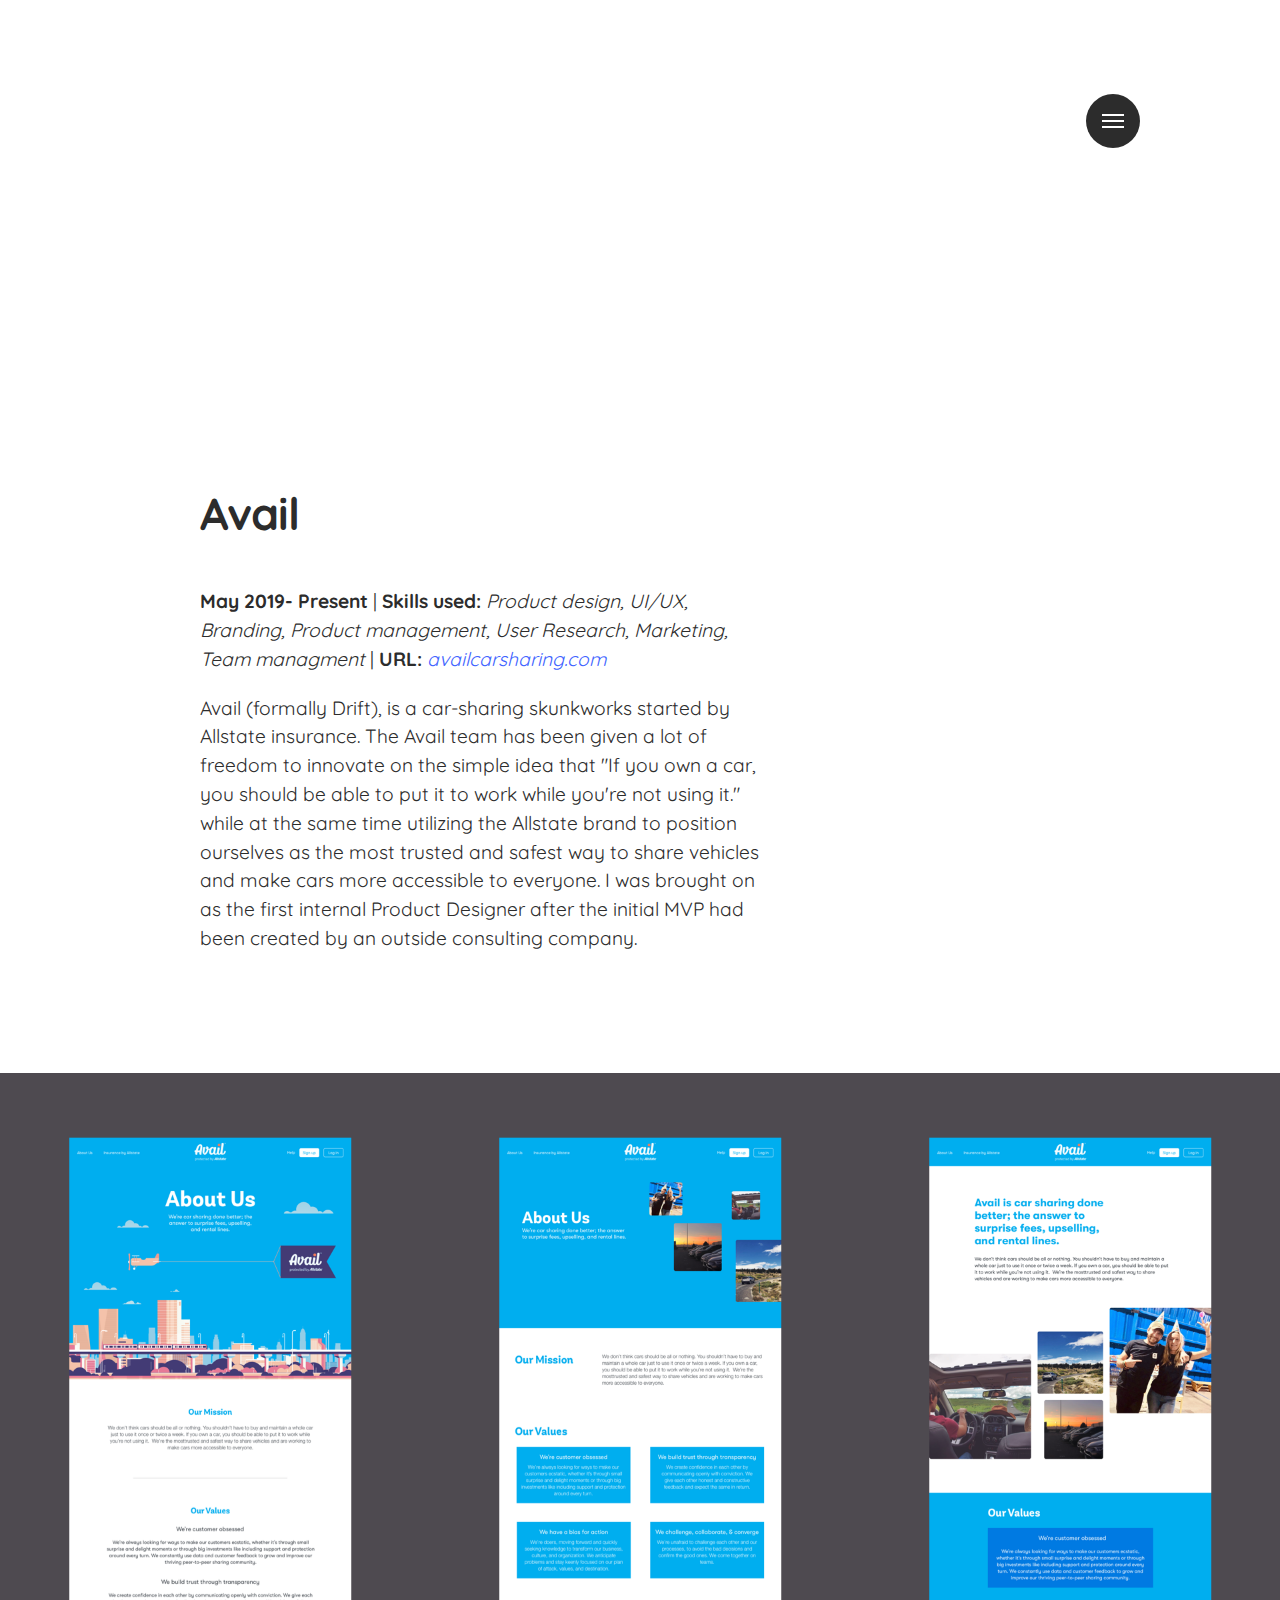
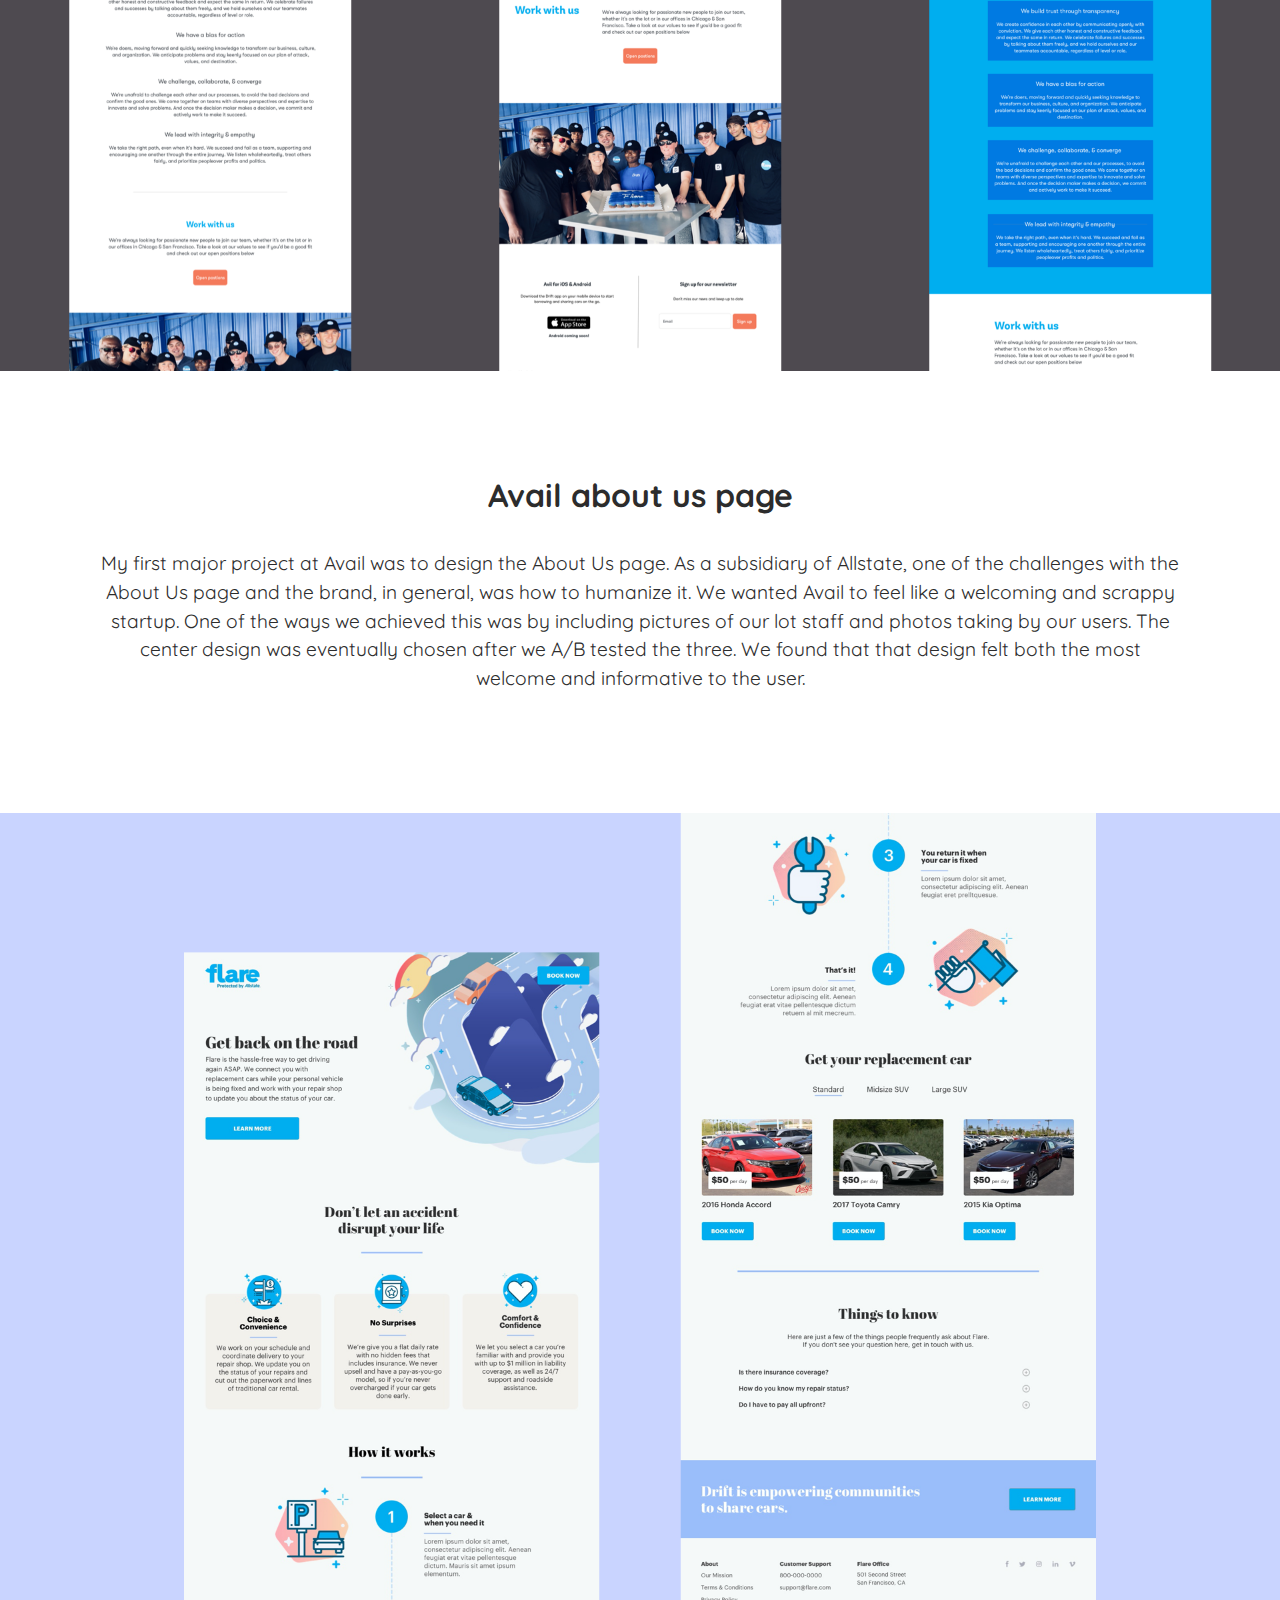
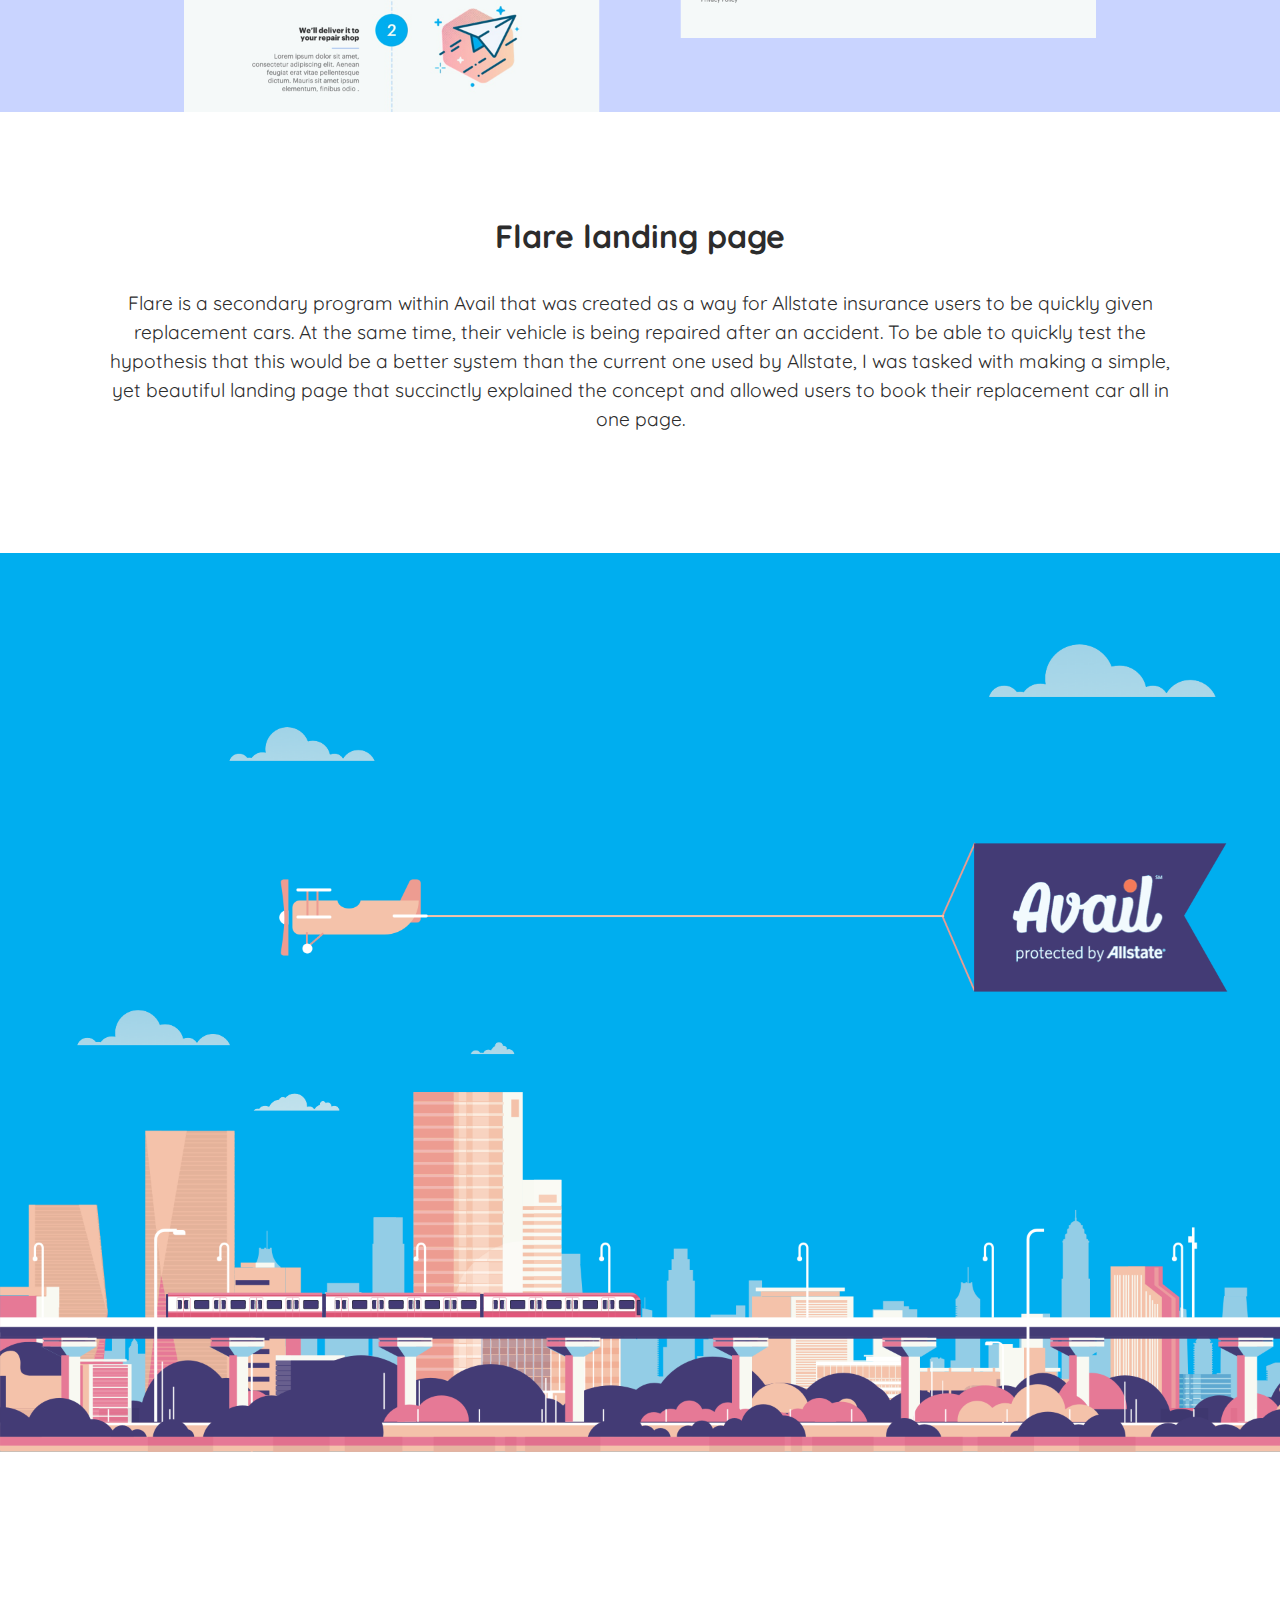
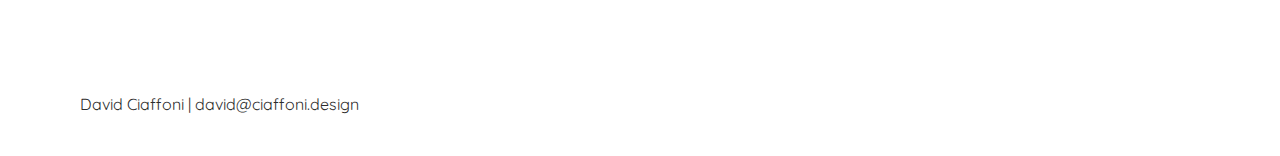
==== commit b6eeb1c7: "Add files via upload" ====
--- a/Avail.html
+++ b/Avail.html
@@ -68,7 +68,7 @@
             <div class="page-desc">
                  <h1>Avail</h1>
                 <p><strong> May 2019- Present </strong> | <strong>Skills used:</strong> <i>Product design, UI/UX, Branding, Product management, User Research, Marketing, Team managment</i> | <strong>URL:</strong> <a href="https://availcarsharing.com"><i>availcarsharing.com</i></a></p>
-                <p>Avail (formally Drift), is a car sharing skunkwork started by Allstate insurance. The Avail team has been given a lot of freedom to innovate on the simple idea that "If you own a car, you should be able to put it to work while you’re not using it." while at the same time utalazing the Allsate brand to postion oursevlces as the most trusted and safest way to share vehicles and make cars more accessible to everyone. I was brought on as the first internal Product Designer after the inital MVP had been created by an outside consulting company.</p>
+                <p>Avail (formally Drift), is a car-sharing skunkworks started by Allstate insurance. The Avail team has been given a lot of freedom to innovate on the simple idea that "If you own a car, you should be able to put it to work while you're not using it." while at the same time utilizing the Allstate brand to position ourselves as the most trusted and safest way to share vehicles and make cars more accessible to everyone. I was brought on as the first internal Product Designer after the initial MVP had been created by an outside consulting company.</p>
             </div>
             
             <article class="project">
